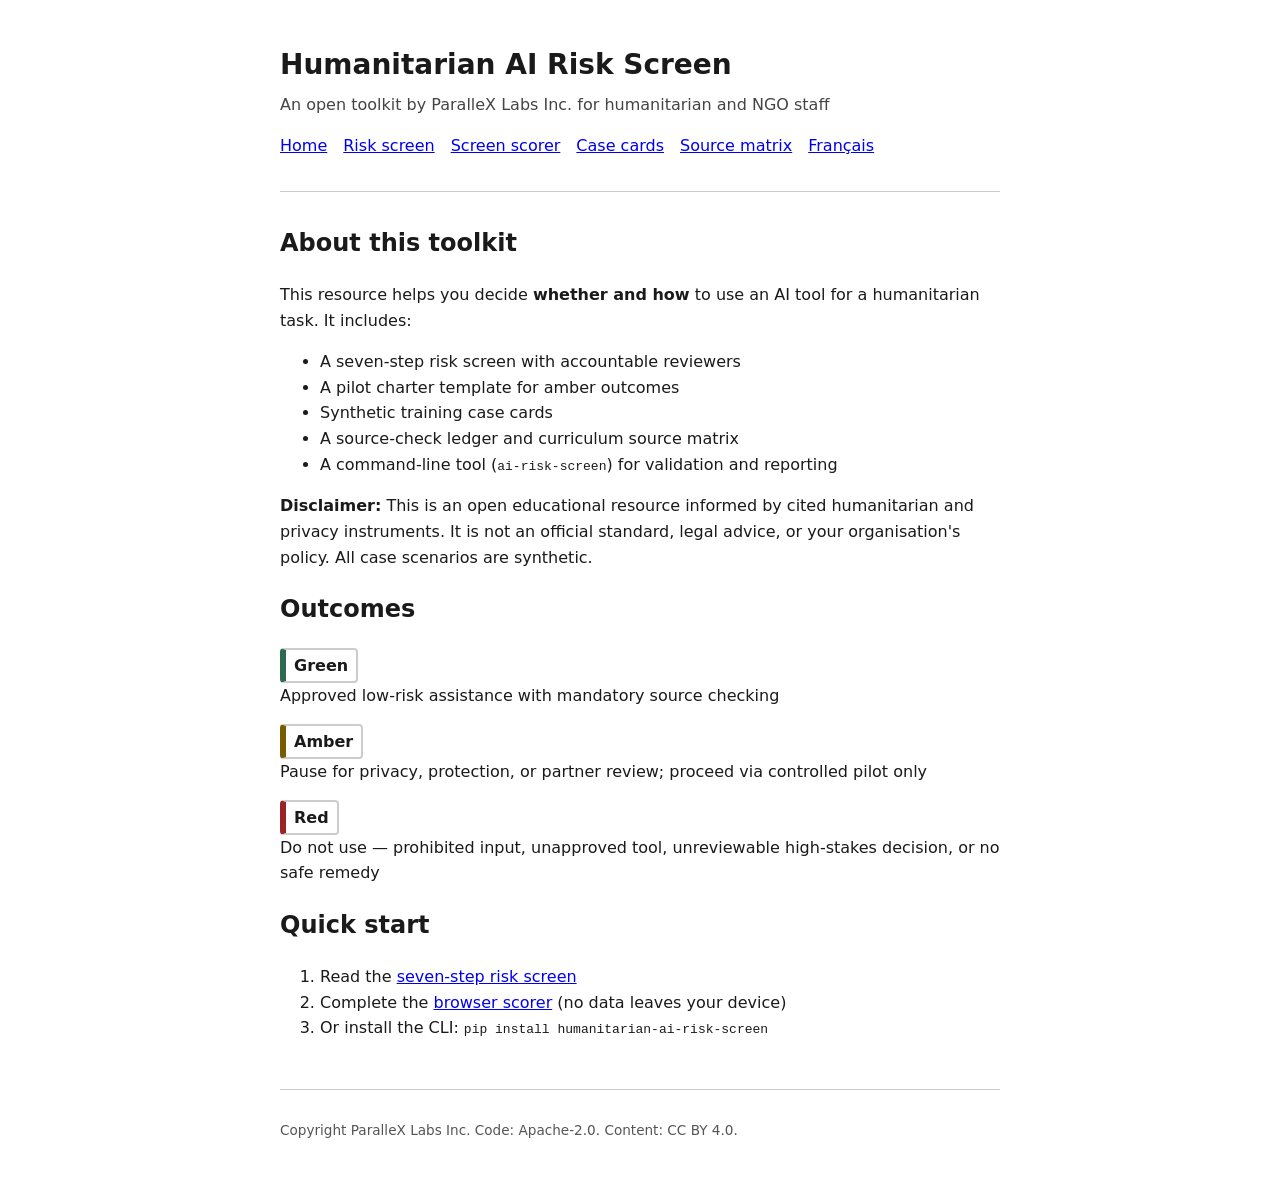
==== docs/index.html @ 634b7db5 "Humanitarian AI Risk Screen 0.2.0 Seven-step AI-use risk screen with deterministic green, amber and " ====
<!DOCTYPE html>
<html lang="en">
<head>
  <meta charset="utf-8">
  <meta name="viewport" content="width=device-width, initial-scale=1">
  <title>Humanitarian AI Risk Screen</title>
  <link rel="stylesheet" href="assets/style.css">
</head>
<body>
  <header role="banner">
    <h1>Humanitarian AI Risk Screen</h1>
    <p class="tagline">An open toolkit by ParalleX Labs Inc. for humanitarian and NGO staff</p>
    <nav aria-label="Main navigation">
      <ul>
        <li><a href="index.html" aria-current="page">Home</a></li>
        <li><a href="screen.html">Risk screen</a></li>
        <li><a href="scorer.html">Screen scorer</a></li>
        <li><a href="cases.html">Case cards</a></li>
        <li><a href="sources.html">Source matrix</a></li>
        <li><a href="fr/index.html" hreflang="fr">Français</a></li>
      </ul>
    </nav>
  </header>
  <main role="main">
    <section aria-labelledby="about-heading">
      <h2 id="about-heading">About this toolkit</h2>
      <p>This resource helps you decide <strong>whether and how</strong> to use an AI tool for a humanitarian task. It includes:</p>
      <ul>
        <li>A seven-step risk screen with accountable reviewers</li>
        <li>A pilot charter template for amber outcomes</li>
        <li>Synthetic training case cards</li>
        <li>A source-check ledger and curriculum source matrix</li>
        <li>A command-line tool (<code>ai-risk-screen</code>) for validation and reporting</li>
      </ul>
      <p><strong>Disclaimer:</strong> This is an open educational resource informed by cited humanitarian and privacy instruments. It is not an official standard, legal advice, or your organisation's policy. All case scenarios are synthetic.</p>
    </section>
    <section aria-labelledby="outcomes-heading">
      <h2 id="outcomes-heading">Outcomes</h2>
      <dl class="outcome-list">
        <dt><span class="outcome-badge outcome-green">Green</span></dt>
        <dd>Approved low-risk assistance with mandatory source checking</dd>
        <dt><span class="outcome-badge outcome-amber">Amber</span></dt>
        <dd>Pause for privacy, protection, or partner review; proceed via controlled pilot only</dd>
        <dt><span class="outcome-badge outcome-red">Red</span></dt>
        <dd>Do not use — prohibited input, unapproved tool, unreviewable high-stakes decision, or no safe remedy</dd>
      </dl>
    </section>
    <section aria-labelledby="start-heading">
      <h2 id="start-heading">Quick start</h2>
      <ol>
        <li>Read the <a href="screen.html">seven-step risk screen</a></li>
        <li>Complete the <a href="scorer.html">browser scorer</a> (no data leaves your device)</li>
        <li>Or install the CLI: <code>pip install humanitarian-ai-risk-screen</code></li>
      </ol>
    </section>
  </main>
  <footer role="contentinfo">
    <p>Copyright ParalleX Labs Inc. Code: Apache-2.0. Content: CC BY 4.0.</p>
  </footer>
</body>
</html>
---- docs/assets/style.css ----
:root {
  --text: #1a1a1a;
  --bg: #ffffff;
  --border: #cccccc;
  --green: #2d6a4f;
  --amber: #7a5c00;
  --red: #9b2226;
  --focus: #005fcc;
}

* { box-sizing: border-box; }

body {
  font-family: system-ui, -apple-system, sans-serif;
  line-height: 1.6;
  max-width: 48rem;
  margin: 0 auto;
  padding: 1.5rem;
  color: var(--text);
  background: var(--bg);
}

header { margin-bottom: 2rem; border-bottom: 1px solid var(--border); padding-bottom: 1rem; }
.tagline { color: #444; margin-top: 0; }

nav ul {
  list-style: none;
  padding: 0;
  display: flex;
  flex-wrap: wrap;
  gap: 1rem;
}

nav a:focus-visible { outline: 3px solid var(--focus); outline-offset: 2px; }
nav a:focus:not(:focus-visible) { outline: none; }

h1 { font-size: 1.75rem; margin-bottom: 0.25rem; }

.outcome-badge {
  display: inline-block;
  font-weight: 700;
  padding: 0.15rem 0.5rem;
  border: 2px solid var(--border);
  border-radius: 4px;
}

.outcome-green { border-left: 6px solid var(--green); }
.outcome-amber { border-left: 6px solid var(--amber); }
.outcome-red { border-left: 6px solid var(--red); }

.outcome-list dt { margin-top: 1rem; font-weight: 600; }
.outcome-list dd { margin-left: 0; margin-bottom: 0.5rem; }

form fieldset {
  border: 1px solid var(--border);
  border-radius: 4px;
  margin: 1rem 0;
  padding: 1rem;
}

form legend { font-weight: 700; padding: 0 0.25rem; }

label { display: block; margin: 0.5rem 0 0.15rem; font-weight: 600; }

input[type="text"],
input[type="date"],
textarea,
select {
  width: 100%;
  padding: 0.5rem;
  font-size: 1rem;
  border: 1px solid var(--border);
  border-radius: 4px;
}

input:focus-visible,
textarea:focus-visible,
select:focus-visible,
button:focus-visible,
a:focus-visible,
summary:focus-visible,
[tabindex]:focus-visible {
  outline: 3px solid var(--focus);
  outline-offset: 2px;
}

input:focus:not(:focus-visible),
textarea:focus:not(:focus-visible),
select:focus:not(:focus-visible),
button:focus:not(:focus-visible),
a:focus:not(:focus-visible) {
  outline: none;
}

.checkbox-row {
  display: flex;
  align-items: flex-start;
  gap: 0.5rem;
  margin: 0.5rem 0;
}

.checkbox-row input { width: auto; margin-top: 0.3rem; }
.checkbox-row label { font-weight: 400; margin: 0; }

button {
  background: var(--text);
  color: var(--bg);
  border: none;
  padding: 0.6rem 1.2rem;
  font-size: 1rem;
  border-radius: 4px;
  cursor: pointer;
  margin-top: 1rem;
}

#result-panel {
  border: 2px solid var(--border);
  padding: 1rem;
  margin-top: 1.5rem;
  border-radius: 4px;
}

#result-panel[hidden] { display: none; }

table {
  width: 100%;
  border-collapse: collapse;
  font-size: 0.9rem;
}

th, td {
  border: 1px solid var(--border);
  padding: 0.5rem;
  text-align: left;
  vertical-align: top;
}

th { background: #f5f5f5; }

footer {
  margin-top: 3rem;
  padding-top: 1rem;
  border-top: 1px solid var(--border);
  font-size: 0.85rem;
  color: #555;
}

.sr-only {
  position: absolute;
  width: 1px;
  height: 1px;
  padding: 0;
  margin: -1px;
  overflow: hidden;
  clip: rect(0, 0, 0, 0);
  border: 0;
}
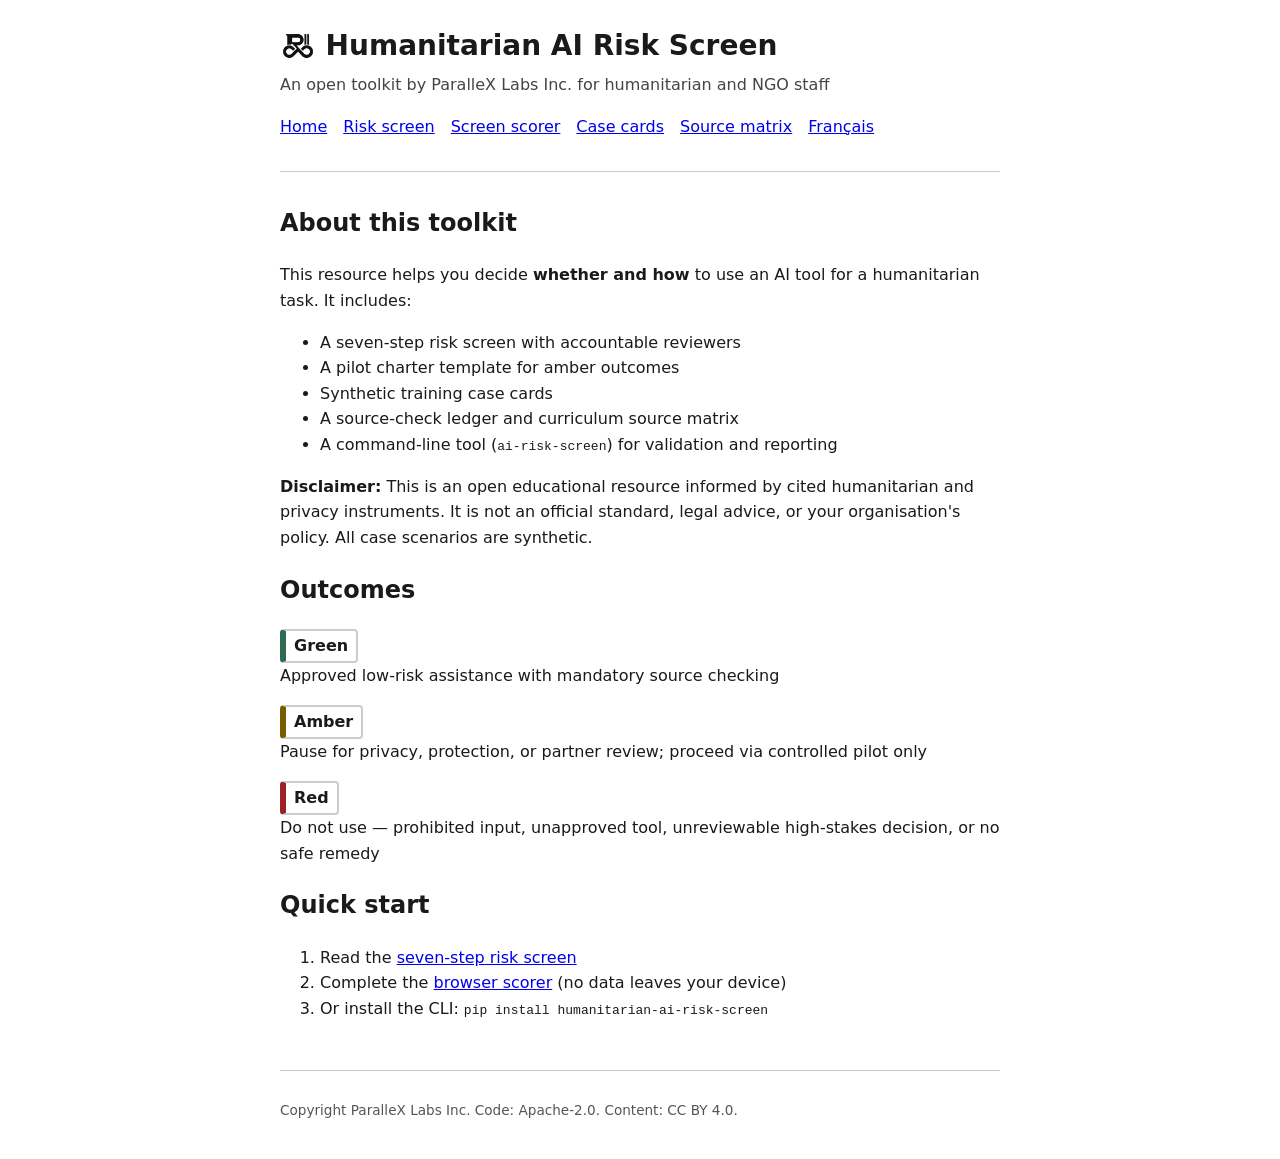
==== commit 07d3e2f7: "Add the ParalleX Labs logo to the README and site header, with favicons" ====
--- a/docs/index.html
+++ b/docs/index.html
@@ -5,10 +5,12 @@
   <meta name="viewport" content="width=device-width, initial-scale=1">
   <title>Humanitarian AI Risk Screen</title>
   <link rel="stylesheet" href="assets/style.css">
+  <link rel="icon" type="image/png" sizes="32x32" href="assets/brand/parallex-favicon-32.png">
+  <link rel="apple-touch-icon" href="assets/brand/parallex-apple-touch-180.png">
 </head>
 <body>
   <header role="banner">
-    <h1>Humanitarian AI Risk Screen</h1>
+    <div class="brand-lockup"><picture class="brand-mark"><source media="(prefers-color-scheme: dark)" srcset="assets/brand/parallex-mark-dark.png"><img src="assets/brand/parallex-mark.png" alt="ParalleX Labs" width="36" height="36"></picture><h1>Humanitarian AI Risk Screen</h1></div>
     <p class="tagline">An open toolkit by ParalleX Labs Inc. for humanitarian and NGO staff</p>
     <nav aria-label="Main navigation">
       <ul>
--- a/docs/assets/style.css
+++ b/docs/assets/style.css
@@ -155,3 +155,8 @@
   clip: rect(0, 0, 0, 0);
   border: 0;
 }
+
+/* Company mark in the site header */
+.brand-lockup { display: inline-flex; align-items: center; gap: 0.6rem; }
+.brand-lockup h1 { margin: 0; }
+.brand-mark, .brand-mark img { display: block; width: 36px; height: 36px; flex: 0 0 auto; }
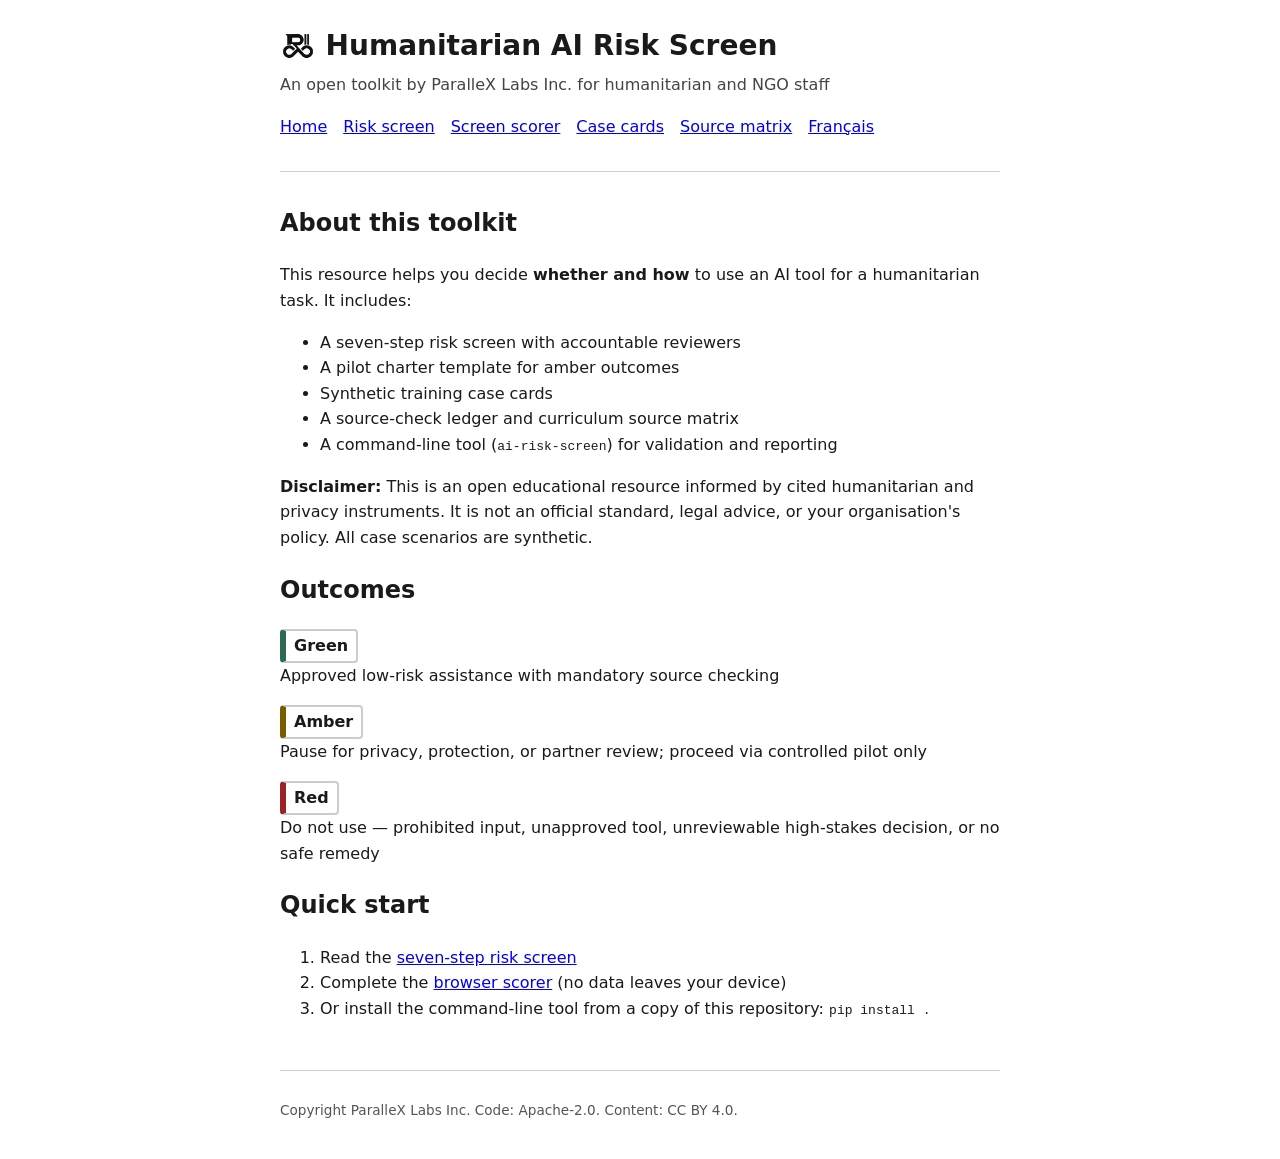
==== commit 4eb68b1d: "Fix the install instruction and the repository and schema URLs" ====
--- a/docs/index.html
+++ b/docs/index.html
@@ -52,7 +52,7 @@
       <ol>
         <li>Read the <a href="screen.html">seven-step risk screen</a></li>
         <li>Complete the <a href="scorer.html">browser scorer</a> (no data leaves your device)</li>
-        <li>Or install the CLI: <code>pip install humanitarian-ai-risk-screen</code></li>
+        <li>Or install the command-line tool from a copy of this repository: <code>pip install .</code></li>
       </ol>
     </section>
   </main>
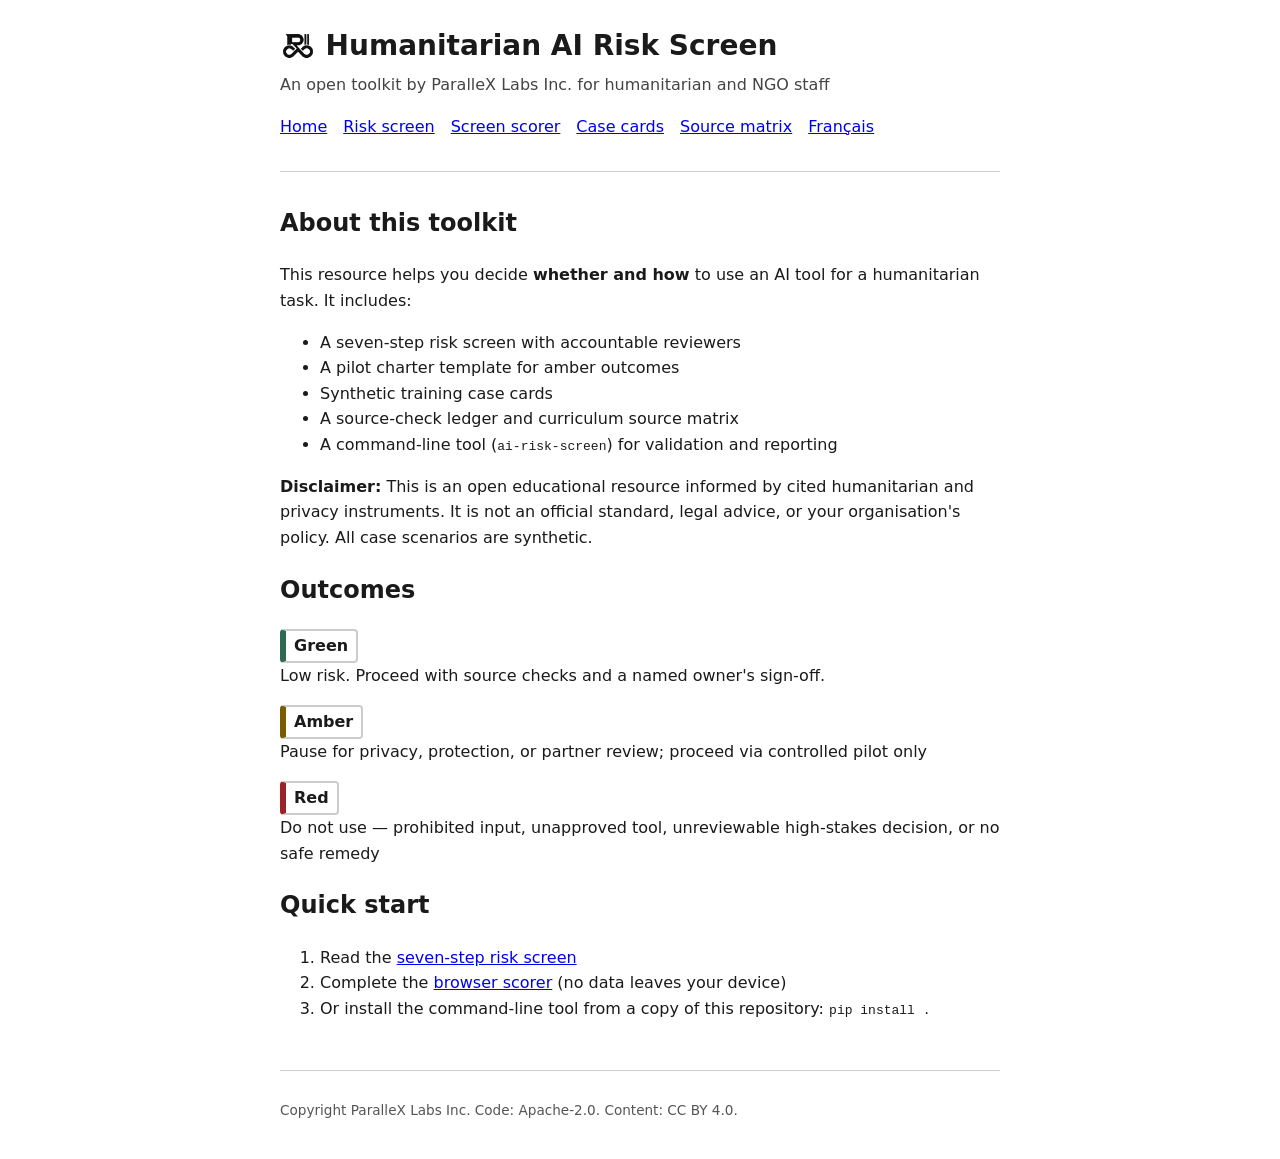
==== commit e00816c8: "Add a status note, describe the company plainly and reword the green outcome" ====
--- a/docs/index.html
+++ b/docs/index.html
@@ -40,7 +40,7 @@
       <h2 id="outcomes-heading">Outcomes</h2>
       <dl class="outcome-list">
         <dt><span class="outcome-badge outcome-green">Green</span></dt>
-        <dd>Approved low-risk assistance with mandatory source checking</dd>
+        <dd>Low risk. Proceed with source checks and a named owner's sign-off.</dd>
         <dt><span class="outcome-badge outcome-amber">Amber</span></dt>
         <dd>Pause for privacy, protection, or partner review; proceed via controlled pilot only</dd>
         <dt><span class="outcome-badge outcome-red">Red</span></dt>
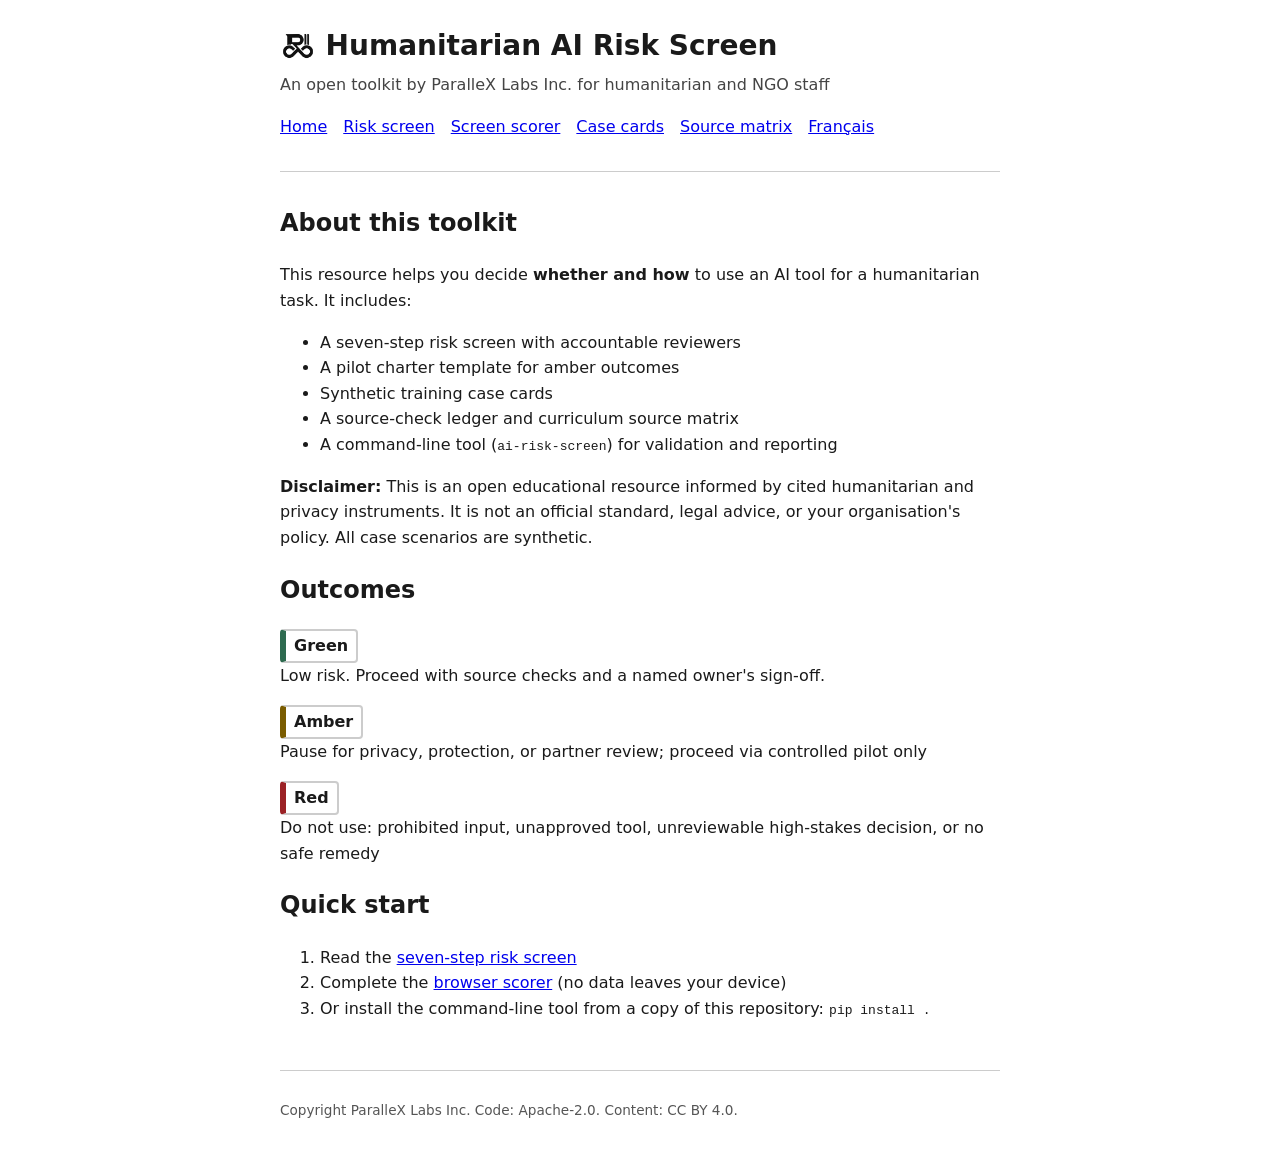
==== commit 260205c1: "Replace the dashes in headings, labels, page titles and prose with colons, commas and semicolons (Fr" ====
--- a/docs/index.html
+++ b/docs/index.html
@@ -44,7 +44,7 @@
         <dt><span class="outcome-badge outcome-amber">Amber</span></dt>
         <dd>Pause for privacy, protection, or partner review; proceed via controlled pilot only</dd>
         <dt><span class="outcome-badge outcome-red">Red</span></dt>
-        <dd>Do not use — prohibited input, unapproved tool, unreviewable high-stakes decision, or no safe remedy</dd>
+        <dd>Do not use: prohibited input, unapproved tool, unreviewable high-stakes decision, or no safe remedy</dd>
       </dl>
     </section>
     <section aria-labelledby="start-heading">
